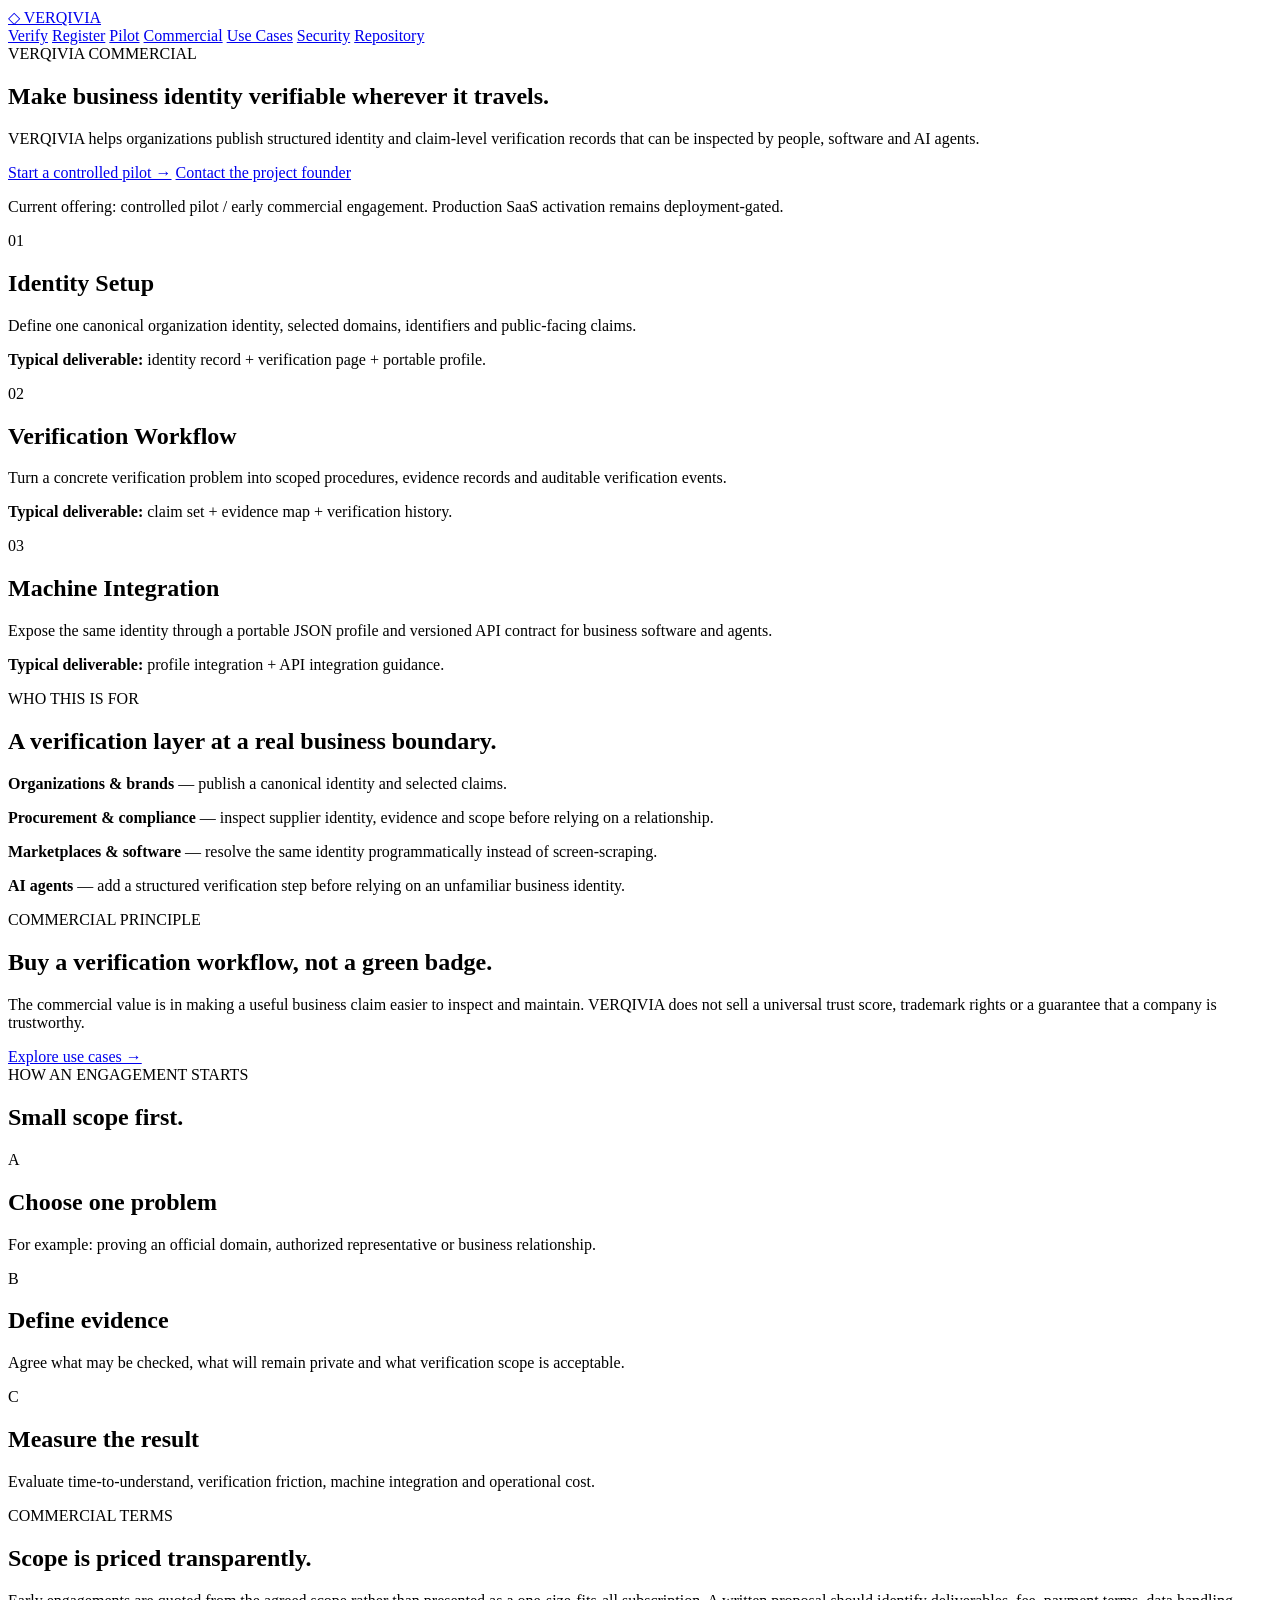
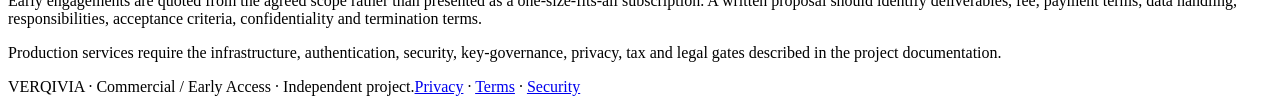
==== site/commercial.html @ b2caf05f "Add commercial offering page" ====
<!doctype html>
<html lang="en">
<head>
  <meta charset="utf-8">
  <meta name="viewport" content="width=device-width, initial-scale=1">
  <meta http-equiv="Content-Security-Policy" content="default-src 'self'; script-src 'self'; style-src 'self'; img-src 'self' data:; connect-src 'self' https:; object-src 'none'; base-uri 'self'; frame-ancestors 'none'; form-action 'self'">
  <meta name="description" content="VERQIVIA commercial offerings for business identity, verification workflows and machine-readable verification infrastructure.">
  <meta property="og:title" content="VERQIVIA — Commercial">
  <meta property="og:description" content="Business identity and verification infrastructure for organizations, procurement, marketplaces, software and AI agents.">
  <meta property="og:type" content="website">
  <meta property="og:url" content="https://asnad68.github.io/VERQIVIA/commercial.html">
  <title>Commercial — VERQIVIA</title>
  <link rel="stylesheet" href="./assets/styles.css">
</head>
<body>
<header class="topbar">
  <a class="brand" href="./">◇ VERQIVIA</a>
  <nav aria-label="Primary">
    <a href="./verify.html">Verify</a>
    <a href="./register.html">Register</a>
    <a href="./pilot.html">Pilot</a>
    <a class="active" href="./commercial.html">Commercial</a>
    <a href="./use-cases.html">Use Cases</a>
    <a href="./security.html">Security</a>
    <a href="https://github.com/asnad68/VERQIVIA" rel="noreferrer">Repository</a>
  </nav>
</header>
<main>
  <section class="hero shell">
    <div class="eyebrow">VERQIVIA COMMERCIAL</div>
    <h1>Make business identity verifiable wherever it travels.</h1>
    <p class="lead">VERQIVIA helps organizations publish structured identity and claim-level verification records that can be inspected by people, software and AI agents.</p>
    <div class="input-row" style="margin-top:28px;max-width:620px;">
      <a class="button" href="./pilot.html">Start a controlled pilot →</a>
      <a class="button secondary" href="https://www.linkedin.com/in/mehdihadadi/" rel="noreferrer">Contact the project founder</a>
    </div>
    <p class="note" style="margin-top:14px;">Current offering: controlled pilot / early commercial engagement. Production SaaS activation remains deployment-gated.</p>
  </section>
  <section class="feature-grid shell" aria-label="Commercial offerings">
    <article class="feature"><span class="feature-number">01</span><h2>Identity Setup</h2><p>Define one canonical organization identity, selected domains, identifiers and public-facing claims.</p><p class="note"><strong>Typical deliverable:</strong> identity record + verification page + portable profile.</p></article>
    <article class="feature"><span class="feature-number">02</span><h2>Verification Workflow</h2><p>Turn a concrete verification problem into scoped procedures, evidence records and auditable verification events.</p><p class="note"><strong>Typical deliverable:</strong> claim set + evidence map + verification history.</p></article>
    <article class="feature"><span class="feature-number">03</span><h2>Machine Integration</h2><p>Expose the same identity through a portable JSON profile and versioned API contract for business software and agents.</p><p class="note"><strong>Typical deliverable:</strong> profile integration + API integration guidance.</p></article>
  </section>
  <section class="principles shell">
    <div><div class="eyebrow">WHO THIS IS FOR</div><h2>A verification layer at a real business boundary.</h2></div>
    <div><p><strong>Organizations &amp; brands</strong> — publish a canonical identity and selected claims.</p><p><strong>Procurement &amp; compliance</strong> — inspect supplier identity, evidence and scope before relying on a relationship.</p><p><strong>Marketplaces &amp; software</strong> — resolve the same identity programmatically instead of screen-scraping.</p><p><strong>AI agents</strong> — add a structured verification step before relying on an unfamiliar business identity.</p></div>
  </section>
  <section class="demo shell"><div class="demo-panel"><div><div class="eyebrow">COMMERCIAL PRINCIPLE</div><h2>Buy a verification workflow, not a green badge.</h2><p>The commercial value is in making a useful business claim easier to inspect and maintain. VERQIVIA does not sell a universal trust score, trademark rights or a guarantee that a company is trustworthy.</p></div><a class="button secondary" href="./use-cases.html">Explore use cases →</a></div></section>
  <section class="shell">
    <div class="section-heading"><div><div class="eyebrow">HOW AN ENGAGEMENT STARTS</div><h2>Small scope first.</h2></div></div>
    <div class="feature-grid"><article class="feature"><span class="feature-number">A</span><h2>Choose one problem</h2><p>For example: proving an official domain, authorized representative or business relationship.</p></article><article class="feature"><span class="feature-number">B</span><h2>Define evidence</h2><p>Agree what may be checked, what will remain private and what verification scope is acceptable.</p></article><article class="feature"><span class="feature-number">C</span><h2>Measure the result</h2><p>Evaluate time-to-understand, verification friction, machine integration and operational cost.</p></article></div>
  </section>
  <section class="principles shell">
    <div><div class="eyebrow">COMMERCIAL TERMS</div><h2>Scope is priced transparently.</h2></div>
    <div><p>Early engagements are quoted from the agreed scope rather than presented as a one-size-fits-all subscription. A written proposal should identify deliverables, fee, payment terms, data handling, responsibilities, acceptance criteria, confidentiality and termination terms.</p><p>Production services require the infrastructure, authentication, security, key-governance, privacy, tax and legal gates described in the project documentation.</p></div>
  </section>
</main>
<footer class="footer shell"><span>VERQIVIA · Commercial / Early Access · Independent project.</span><span><a href="./privacy.html">Privacy</a> · <a href="./terms.html">Terms</a> · <a href="./security.html">Security</a></span></footer>
</body>
</html>
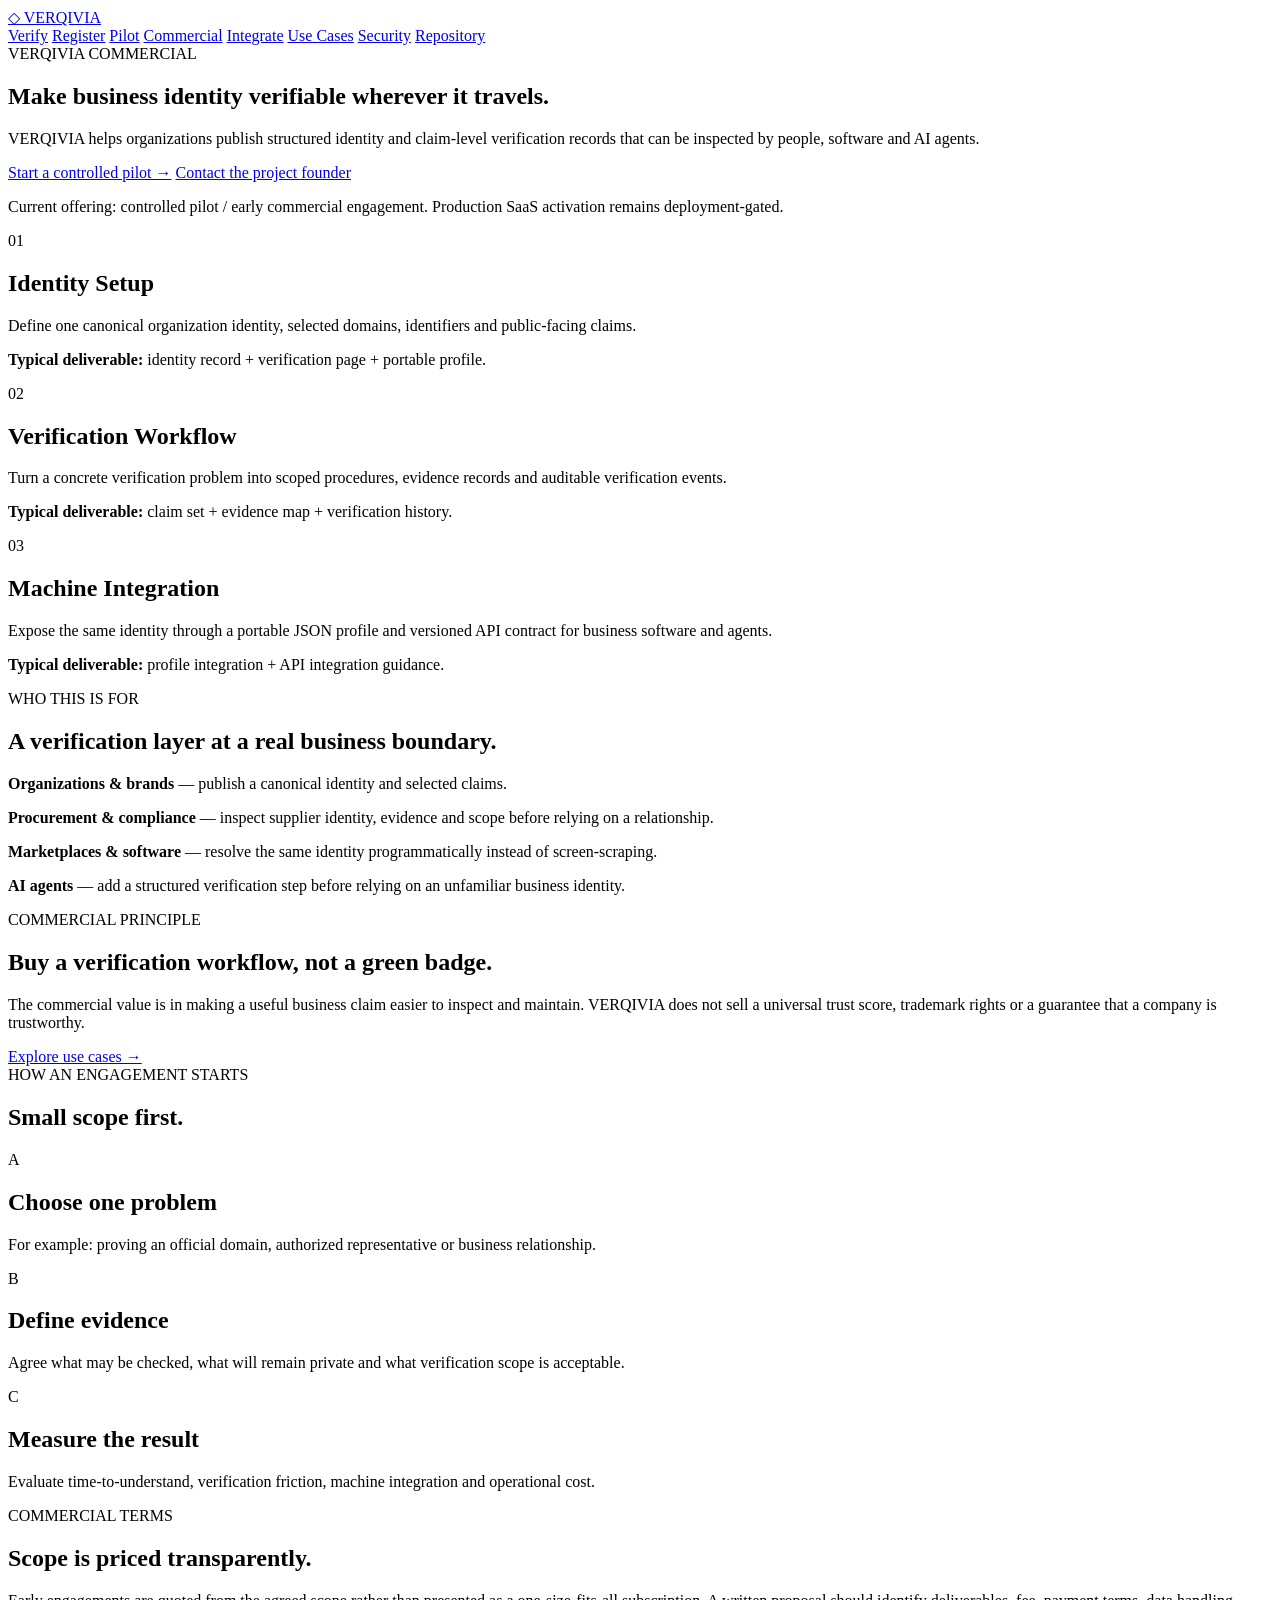
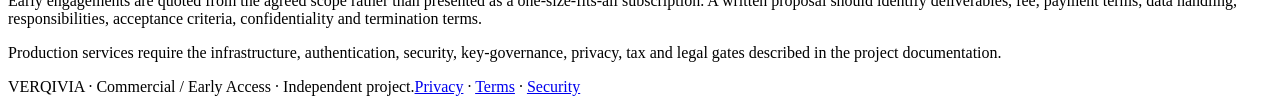
==== commit 18dc9e41: "Add developer integration entry point" ====
--- a/site/commercial.html
+++ b/site/commercial.html
@@ -20,6 +20,7 @@
     <a href="./register.html">Register</a>
     <a href="./pilot.html">Pilot</a>
     <a class="active" href="./commercial.html">Commercial</a>
+    <a href="./integrate.html">Integrate</a>
     <a href="./use-cases.html">Use Cases</a>
     <a href="./security.html">Security</a>
     <a href="https://github.com/asnad68/VERQIVIA" rel="noreferrer">Repository</a>
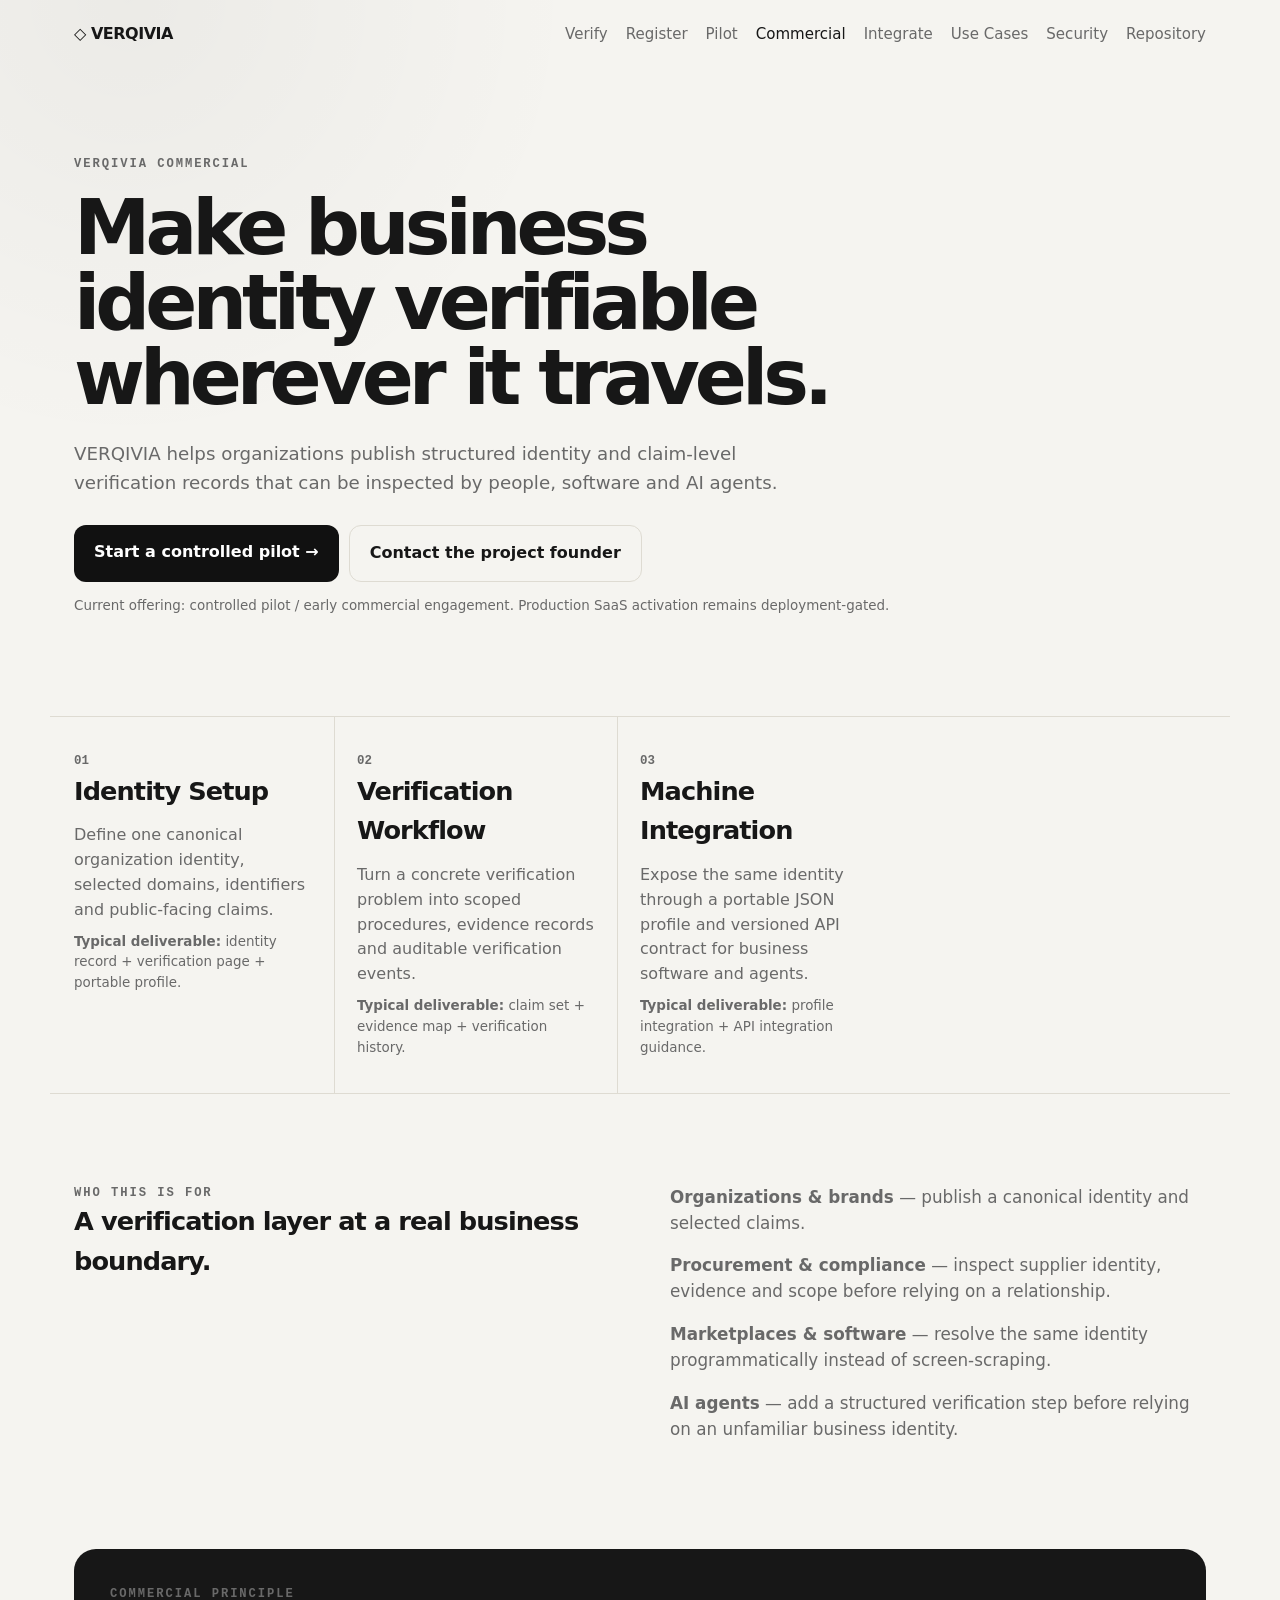
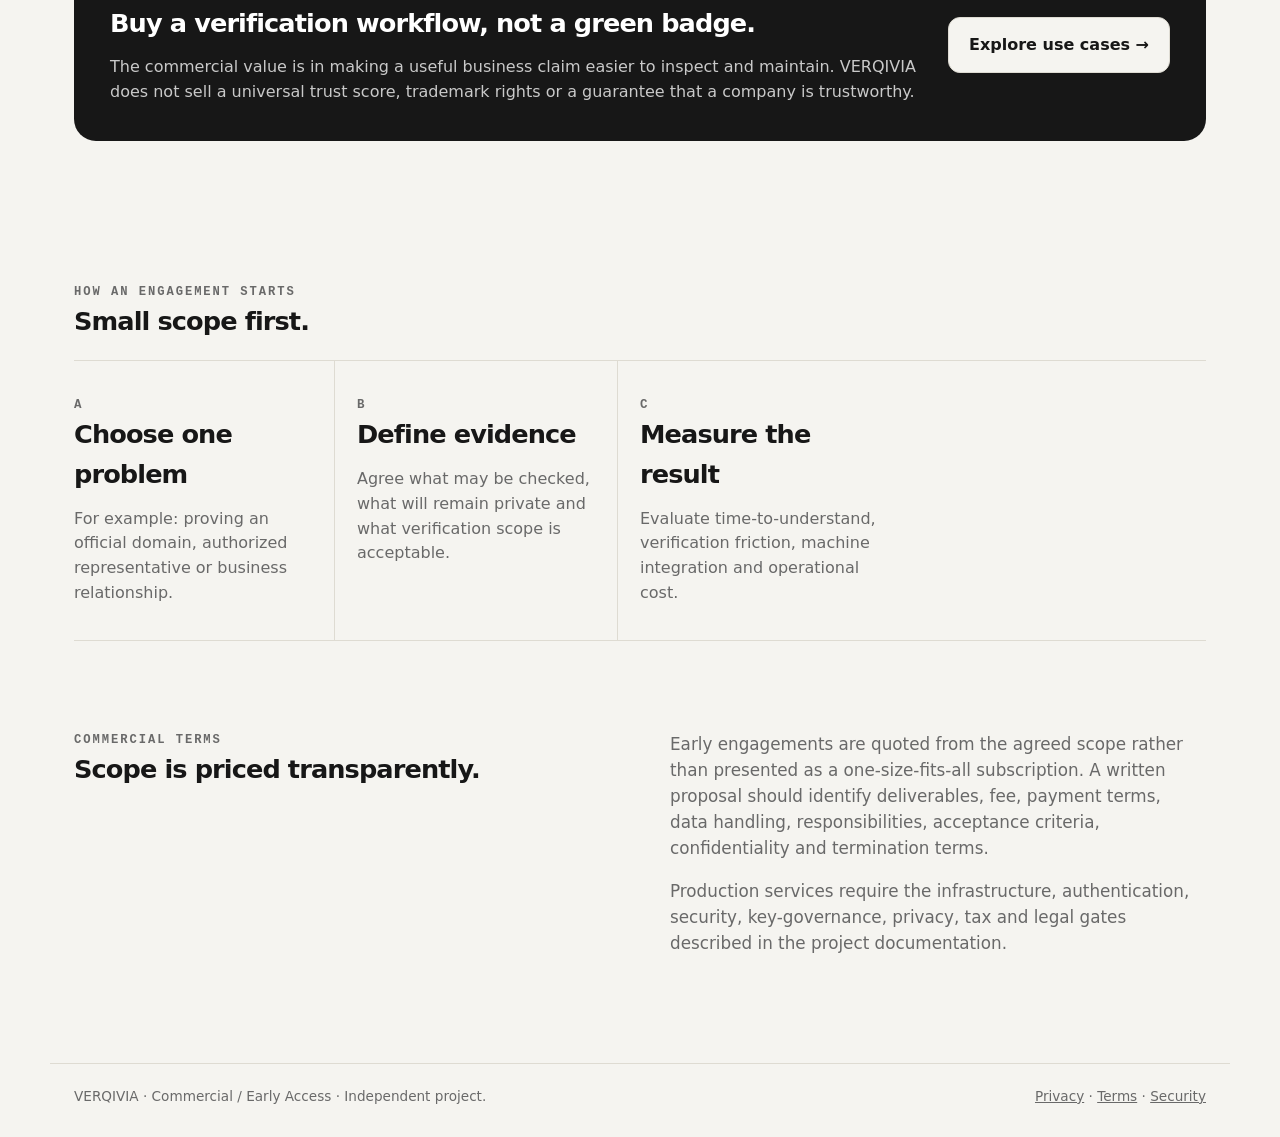
==== commit ed4fa6a9: "Remove inline styles and keep CSP strict" ====
--- a/site/commercial.html
+++ b/site/commercial.html
@@ -31,11 +31,11 @@
     <div class="eyebrow">VERQIVIA COMMERCIAL</div>
     <h1>Make business identity verifiable wherever it travels.</h1>
     <p class="lead">VERQIVIA helps organizations publish structured identity and claim-level verification records that can be inspected by people, software and AI agents.</p>
-    <div class="input-row" style="margin-top:28px;max-width:620px;">
+    <div class="input-row hero-action-row">
       <a class="button" href="./pilot.html">Start a controlled pilot →</a>
       <a class="button secondary" href="https://www.linkedin.com/in/mehdihadadi/" rel="noreferrer">Contact the project founder</a>
     </div>
-    <p class="note" style="margin-top:14px;">Current offering: controlled pilot / early commercial engagement. Production SaaS activation remains deployment-gated.</p>
+    <p class="note note-spaced">Current offering: controlled pilot / early commercial engagement. Production SaaS activation remains deployment-gated.</p>
   </section>
   <section class="feature-grid shell" aria-label="Commercial offerings">
     <article class="feature"><span class="feature-number">01</span><h2>Identity Setup</h2><p>Define one canonical organization identity, selected domains, identifiers and public-facing claims.</p><p class="note"><strong>Typical deliverable:</strong> identity record + verification page + portable profile.</p></article>
--- a/site/assets/styles.css
+++ b/site/assets/styles.css
@@ -0,0 +1,526 @@
+:root {
+  --ink: #171717;
+  --muted: #696969;
+  --paper: #f5f4f0;
+  --panel: #ffffff;
+  --line: #dedbd2;
+  --accent: #111111;
+  --ok: #1d6b49;
+  --ok-bg: #e7f3eb;
+  --warn: #8a6418;
+  --warn-bg: #fff4d9;
+  --bad: #8a3434;
+  --bad-bg: #fae7e7;
+  --shadow: 0 18px 45px rgba(0,0,0,.07);
+  font-family: Inter, ui-sans-serif, system-ui, -apple-system, BlinkMacSystemFont, "Segoe UI", sans-serif;
+}
+
+* { box-sizing: border-box; }
+
+html { scroll-behavior: smooth; }
+
+body {
+  margin: 0;
+  background:
+    radial-gradient(circle at 10% 0%, rgba(0,0,0,.04), transparent 28rem),
+    var(--paper);
+  color: var(--ink);
+  line-height: 1.55;
+}
+
+a { color: inherit; }
+
+code, pre, .identity-id, .status, .demo-badge, .eyebrow {
+  font-family: "SFMono-Regular", Consolas, "Liberation Mono", monospace;
+}
+
+.topbar {
+  max-width: 1180px;
+  margin: 0 auto;
+  padding: 22px 24px;
+  display: flex;
+  justify-content: space-between;
+  align-items: center;
+}
+
+.brand {
+  text-decoration: none;
+  font-weight: 800;
+  letter-spacing: -.03em;
+}
+
+nav {
+  display: flex;
+  gap: 18px;
+}
+
+nav a {
+  text-decoration: none;
+  color: var(--muted);
+  font-size: .94rem;
+}
+
+nav a:hover, nav a.active { color: var(--ink); }
+
+.shell {
+  max-width: 1180px;
+  margin: 0 auto;
+  padding-left: 24px;
+  padding-right: 24px;
+}
+
+.hero {
+  padding-top: 86px;
+  padding-bottom: 86px;
+}
+
+.eyebrow {
+  font-size: .76rem;
+  letter-spacing: .16em;
+  font-weight: 700;
+  color: var(--muted);
+}
+
+h1, h2, p { margin-top: 0; }
+
+h1 {
+  font-size: clamp(2.7rem, 6vw, 5.8rem);
+  line-height: .98;
+  letter-spacing: -.065em;
+  max-width: 820px;
+  margin: 16px 0 25px;
+}
+
+h2 {
+  font-size: clamp(1.35rem, 2vw, 2rem);
+  letter-spacing: -.035em;
+  margin-bottom: 12px;
+}
+
+.lead {
+  max-width: 760px;
+  color: var(--muted);
+  font-size: 1.14rem;
+}
+
+.verify-form {
+  margin-top: 42px;
+  max-width: 620px;
+}
+
+.verify-form.compact { margin: 0 0 42px; max-width: 760px; }
+
+.verify-form label {
+  display: block;
+  font-size: .85rem;
+  font-weight: 700;
+  margin-bottom: 8px;
+}
+
+.input-row {
+  display: flex;
+  gap: 10px;
+}
+
+input {
+  min-width: 0;
+  flex: 1;
+  border: 1px solid var(--line);
+  background: var(--panel);
+  border-radius: 12px;
+  padding: 15px 16px;
+  color: var(--ink);
+  font: 600 .98rem/1.1 "SFMono-Regular", Consolas, monospace;
+  outline: none;
+}
+
+input:focus {
+  border-color: #8e8a80;
+  box-shadow: 0 0 0 3px rgba(0,0,0,.06);
+}
+
+button, .button {
+  border: 0;
+  border-radius: 12px;
+  padding: 15px 20px;
+  background: var(--accent);
+  color: #fff;
+  font-weight: 800;
+  text-decoration: none;
+  cursor: pointer;
+}
+
+.button.secondary {
+  background: var(--paper);
+  color: var(--ink);
+  border: 1px solid var(--line);
+  white-space: nowrap;
+}
+
+.note, .muted { color: var(--muted); }
+
+.note { font-size: .84rem; margin-top: 9px; }
+
+.feature-grid {
+  display: grid;
+  grid-template-columns: repeat(4, 1fr);
+  border-top: 1px solid var(--line);
+  border-bottom: 1px solid var(--line);
+}
+
+.feature {
+  padding: 30px 22px 34px 0;
+  margin-right: 22px;
+  border-right: 1px solid var(--line);
+}
+
+.feature:last-child { border-right: 0; }
+
+.feature-number {
+  font: 700 .78rem "SFMono-Regular", Consolas, monospace;
+  color: var(--muted);
+}
+
+.feature p { color: var(--muted); margin-bottom: 0; }
+
+.principles {
+  display: grid;
+  grid-template-columns: 1fr 1fr;
+  gap: 60px;
+  padding-top: 90px;
+  padding-bottom: 90px;
+}
+
+.principles p {
+  color: var(--muted);
+  max-width: 520px;
+  font-size: 1.05rem;
+}
+
+.demo { padding-bottom: 90px; }
+
+.demo-panel {
+  background: var(--ink);
+  color: white;
+  border-radius: 22px;
+  padding: 36px;
+  display: flex;
+  align-items: center;
+  justify-content: space-between;
+  gap: 30px;
+}
+
+.demo-panel p { color: #c9c9c9; margin-bottom: 0; }
+
+.footer {
+  border-top: 1px solid var(--line);
+  padding-top: 22px;
+  padding-bottom: 30px;
+  display: flex;
+  justify-content: space-between;
+  gap: 20px;
+  color: var(--muted);
+  font-size: .85rem;
+}
+
+.verify-shell { padding-top: 64px; padding-bottom: 80px; }
+
+.verify-head {
+  display: flex;
+  justify-content: space-between;
+  gap: 35px;
+  align-items: flex-start;
+  margin-bottom: 35px;
+}
+
+.verify-head h1 {
+  font-size: clamp(2.7rem, 5vw, 4.8rem);
+  margin-bottom: 18px;
+}
+
+.demo-badge {
+  border: 1px solid var(--line);
+  background: rgba(255,255,255,.6);
+  padding: 8px 10px;
+  border-radius: 999px;
+  font-size: .72rem;
+  font-weight: 800;
+  letter-spacing: .1em;
+}
+
+.panel {
+  background: var(--panel);
+  border: 1px solid var(--line);
+  border-radius: 18px;
+  padding: 25px;
+  box-shadow: var(--shadow);
+}
+
+.identity-card {
+  display: flex;
+  justify-content: space-between;
+  gap: 25px;
+  align-items: center;
+  margin-bottom: 18px;
+}
+
+.identity-main {
+  display: flex;
+  gap: 20px;
+  align-items: center;
+}
+
+.mark-large {
+  width: 68px;
+  height: 68px;
+  display: grid;
+  place-items: center;
+  border: 1px solid var(--line);
+  border-radius: 18px;
+  font-size: 2rem;
+}
+
+.identity-id {
+  font-size: .85rem;
+  color: var(--muted);
+  margin: 2px 0 5px;
+}
+
+.identity-card h2 { margin: 0 0 3px; }
+
+.status {
+  border-radius: 999px;
+  padding: 8px 11px;
+  white-space: nowrap;
+  font-weight: 800;
+  font-size: .75rem;
+}
+
+.status-neutral { background: #ededeb; color: #4b4b4b; }
+.status-ok { background: var(--ok-bg); color: var(--ok); }
+.status-warn { background: var(--warn-bg); color: var(--warn); }
+.status-bad { background: var(--bad-bg); color: var(--bad); }
+
+.warning-panel {
+  background: var(--warn-bg);
+  border-color: #e5cb85;
+  color: #6f5010;
+  margin-bottom: 35px;
+}
+
+.warning-panel p { margin: 7px 0 0; }
+
+.section-heading {
+  display: flex;
+  justify-content: space-between;
+  margin-top: 52px;
+  margin-bottom: 18px;
+}
+
+.section-heading h2 { margin-bottom: 0; }
+
+.claim-grid {
+  display: grid;
+  grid-template-columns: repeat(2, 1fr);
+  gap: 16px;
+}
+
+.claim-card {
+  background: var(--panel);
+  border: 1px solid var(--line);
+  border-radius: 16px;
+  padding: 21px;
+}
+
+.claim-card .claim-top {
+  display: flex;
+  justify-content: space-between;
+  gap: 12px;
+  margin-bottom: 13px;
+}
+
+.claim-id {
+  font: 700 .75rem "SFMono-Regular", Consolas, monospace;
+  color: var(--muted);
+}
+
+.claim-statement { margin-bottom: 15px; }
+
+.meta-line {
+  display: flex;
+  flex-wrap: wrap;
+  gap: 8px 13px;
+  font-size: .83rem;
+  color: var(--muted);
+}
+
+.timeline {
+  display: grid;
+  gap: 13px;
+}
+
+.event {
+  display: grid;
+  grid-template-columns: 17px 1fr;
+  gap: 16px;
+}
+
+.event-dot {
+  width: 12px;
+  height: 12px;
+  margin-top: 10px;
+  border-radius: 50%;
+  background: var(--ink);
+}
+
+.event-body {
+  background: var(--panel);
+  border: 1px solid var(--line);
+  border-radius: 16px;
+  padding: 19px;
+}
+
+.event-body h3 { margin: 3px 0 8px; font-size: 1rem; }
+
+.event-body p { margin-bottom: 10px; color: var(--muted); }
+
+.event-meta {
+  display: flex;
+  flex-wrap: wrap;
+  gap: 7px 16px;
+  font-size: .8rem;
+  color: var(--muted);
+}
+
+.raw { margin-top: 45px; }
+
+.raw summary {
+  cursor: pointer;
+  font-weight: 800;
+}
+
+.raw pre {
+  white-space: pre-wrap;
+  overflow-wrap: anywhere;
+  margin: 18px 0 0;
+  font-size: .76rem;
+}
+
+.error-panel {
+  background: var(--bad-bg);
+  border-color: #e3bcbc;
+  color: var(--bad);
+}
+
+[hidden] { display: none !important; }
+
+@media (max-width: 860px) {
+  .feature-grid, .claim-grid, .principles { grid-template-columns: 1fr 1fr; }
+  .feature:nth-child(2) { border-right: 0; }
+  .feature:nth-child(-n+2) { border-bottom: 1px solid var(--line); }
+  .feature:nth-child(3), .feature:nth-child(4) { padding-top: 28px; }
+  .principles { gap: 30px; }
+}
+
+@media (max-width: 640px) {
+  .topbar, .verify-head, .identity-card, .demo-panel, .footer {
+    flex-direction: column;
+    align-items: flex-start;
+  }
+
+  .topbar { gap: 14px; }
+  h1 { font-size: 3rem; }
+  .hero { padding-top: 55px; }
+  .feature-grid, .claim-grid, .principles { grid-template-columns: 1fr; }
+  .feature { border-right: 0; border-bottom: 1px solid var(--line); margin-right: 0; padding-right: 0; }
+  .feature:last-child { border-bottom: 0; }
+  .feature:nth-child(2) { border-right: 0; }
+  .principles { gap: 10px; }
+  .input-row { flex-direction: column; }
+  button { width: 100%; }
+  .identity-main { align-items: flex-start; }
+  .footer { gap: 8px; }
+}
+
+
+.proof-panel {
+  margin-top: 2rem;
+}
+
+.proof-heading-row {
+  display: flex;
+  align-items: flex-start;
+  justify-content: space-between;
+  gap: 1rem;
+}
+
+.proof-details {
+  display: grid;
+  gap: .7rem;
+  margin: 1.25rem 0;
+}
+
+.proof-row {
+  display: grid;
+  grid-template-columns: minmax(130px, 190px) 1fr;
+  gap: 1rem;
+  padding: .8rem 0;
+  border-top: 1px solid var(--line);
+}
+
+.proof-row span {
+  color: var(--muted);
+}
+
+.proof-row code {
+  overflow-wrap: anywhere;
+}
+
+@media (max-width: 680px) {
+  .proof-row {
+    grid-template-columns: 1fr;
+    gap: .35rem;
+  }
+}
+
+
+/* CSP-safe layout utilities */
+.hero-action-row {
+  margin-top: 28px;
+  max-width: 620px;
+}
+
+.hero-action-row--narrow {
+  margin-top: 28px;
+  max-width: 560px;
+}
+
+.hero-action-row--pilot {
+  margin-top: 32px;
+  max-width: 520px;
+}
+
+.note-spaced {
+  margin-top: 14px;
+}
+
+.muted-eyebrow {
+  color: #aaa;
+}
+
+.code-panel {
+  overflow: auto;
+}
+
+.narrow-page {
+  padding-top: 48px;
+  max-width: 860px;
+}
+
+.compact-panel {
+  margin-top: 24px;
+}
+
+.section-gap-panel {
+  margin-top: 16px;
+}
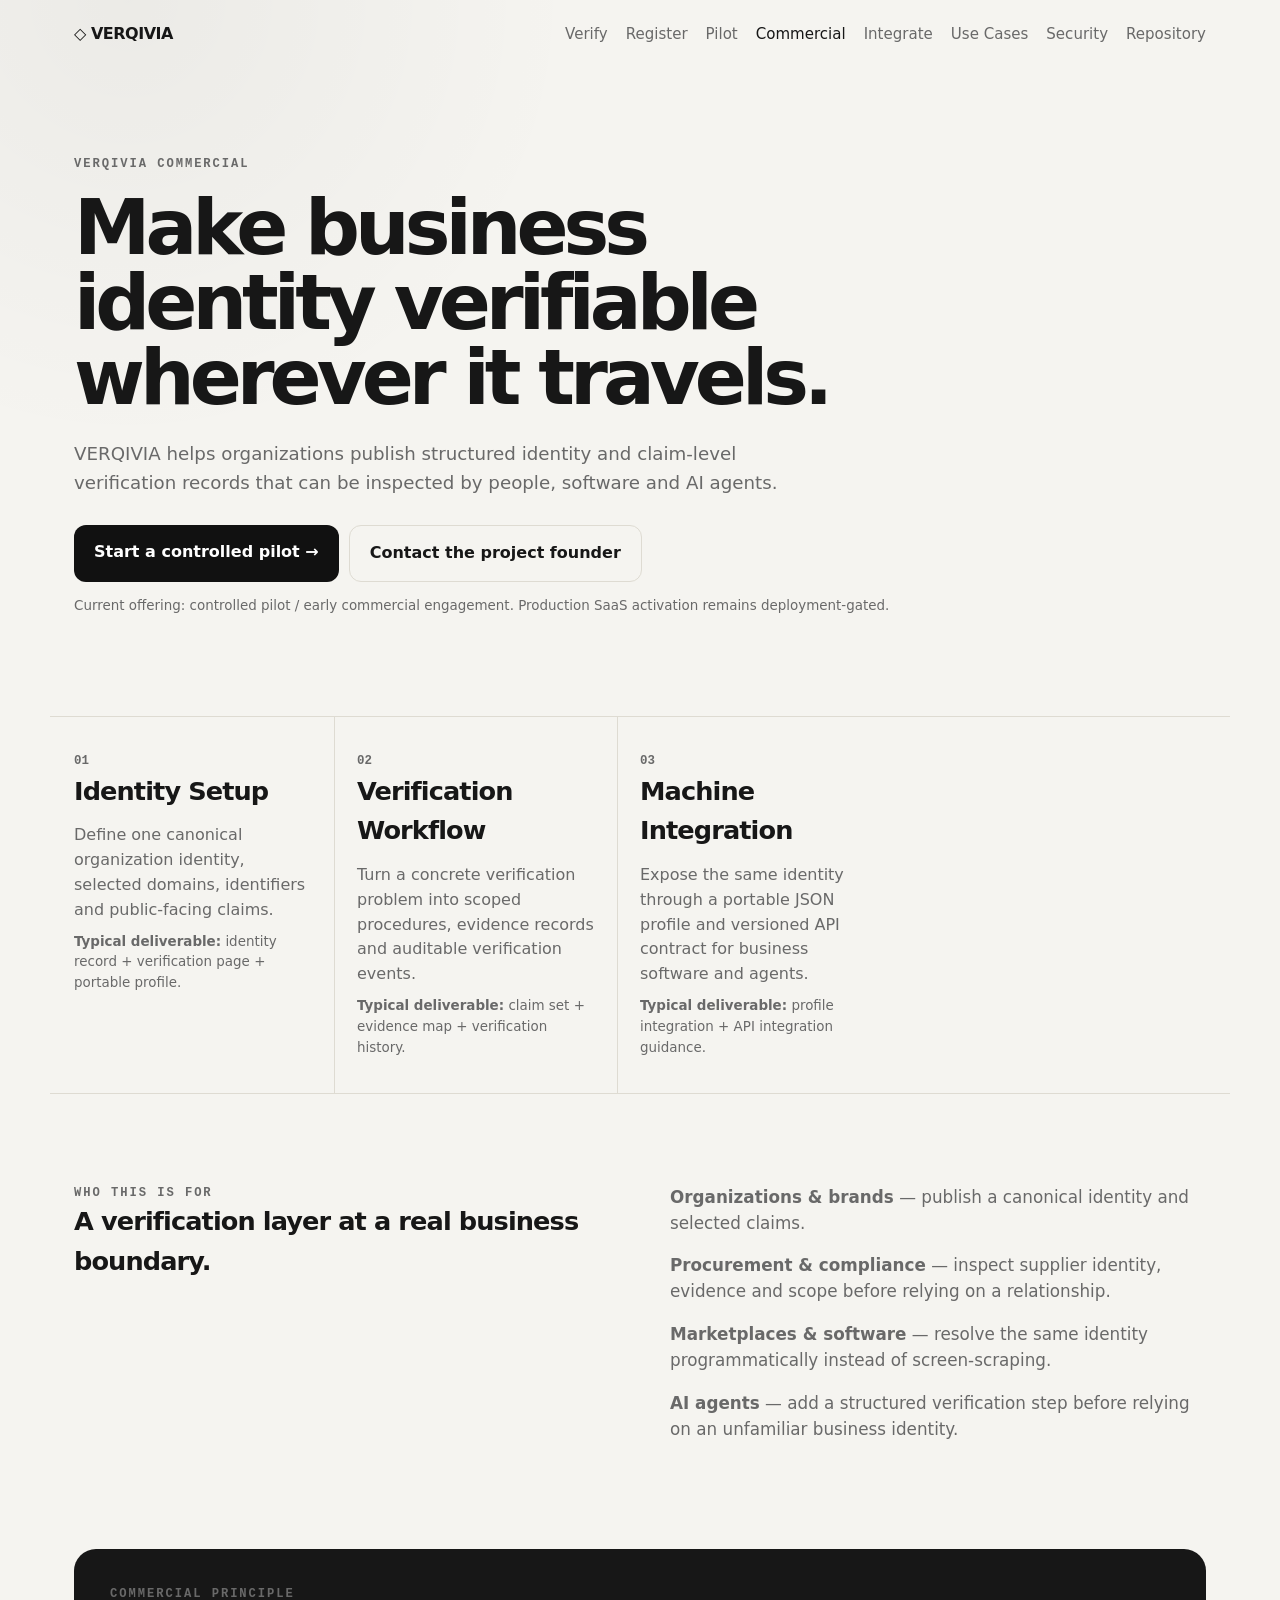
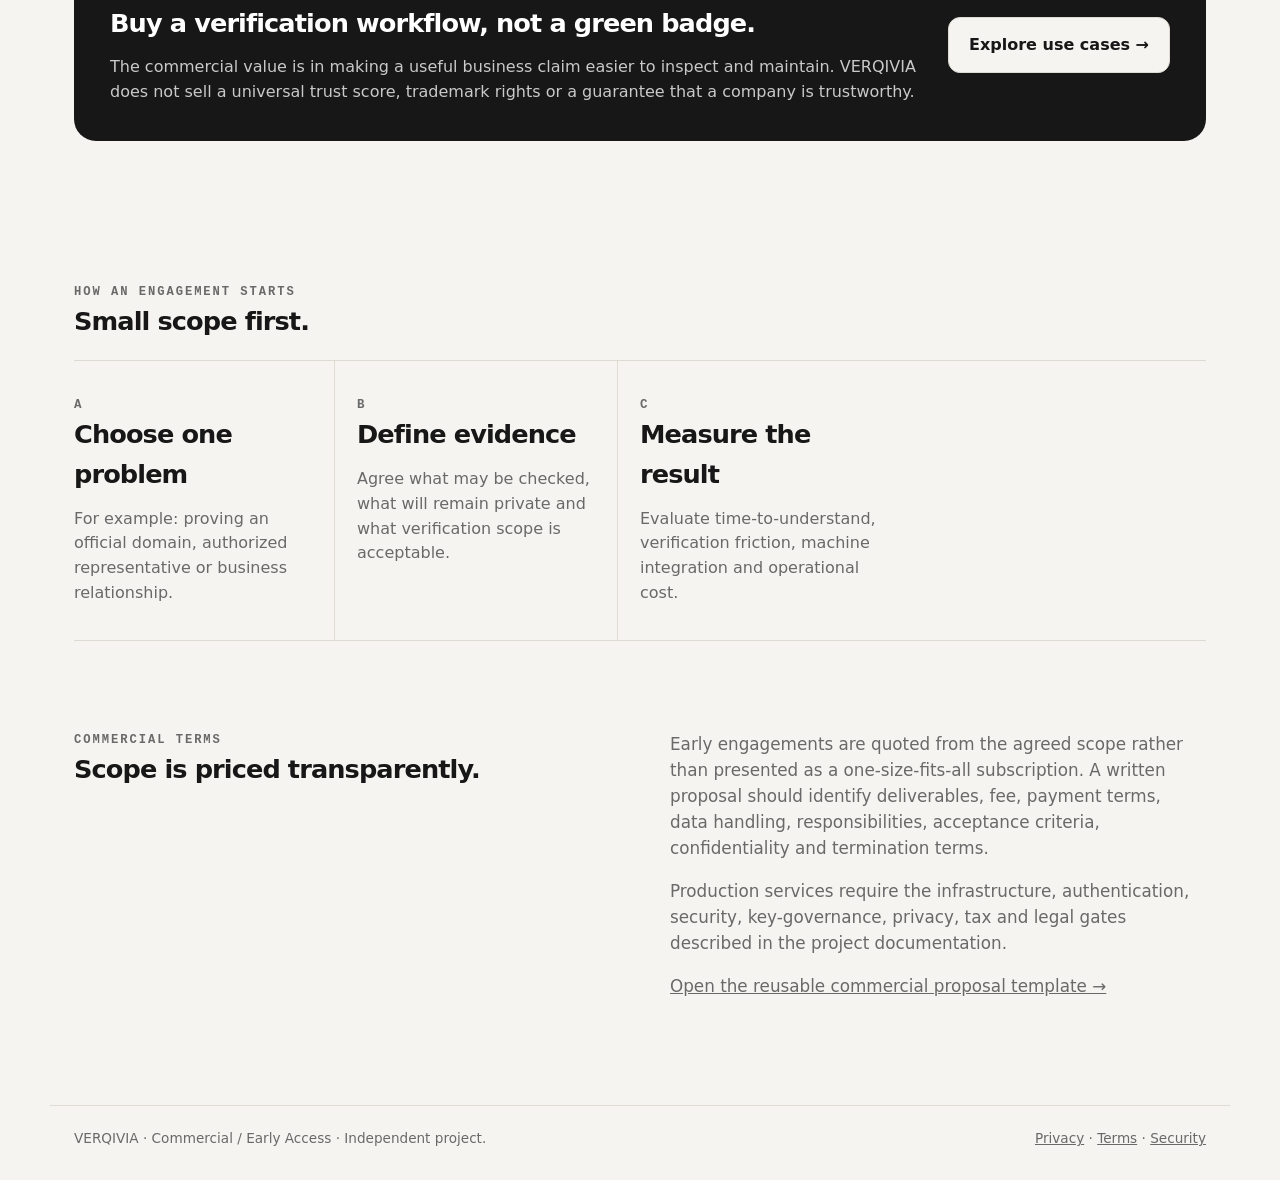
==== commit 93d9110e: "Link commercial page to proposal template" ====
--- a/site/commercial.html
+++ b/site/commercial.html
@@ -53,7 +53,7 @@
   </section>
   <section class="principles shell">
     <div><div class="eyebrow">COMMERCIAL TERMS</div><h2>Scope is priced transparently.</h2></div>
-    <div><p>Early engagements are quoted from the agreed scope rather than presented as a one-size-fits-all subscription. A written proposal should identify deliverables, fee, payment terms, data handling, responsibilities, acceptance criteria, confidentiality and termination terms.</p><p>Production services require the infrastructure, authentication, security, key-governance, privacy, tax and legal gates described in the project documentation.</p></div>
+    <div><p>Early engagements are quoted from the agreed scope rather than presented as a one-size-fits-all subscription. A written proposal should identify deliverables, fee, payment terms, data handling, responsibilities, acceptance criteria, confidentiality and termination terms.</p><p>Production services require the infrastructure, authentication, security, key-governance, privacy, tax and legal gates described in the project documentation.</p><p><a href="https://github.com/asnad68/VERQIVIA/blob/main/docs/COMMERCIAL-PROPOSAL-TEMPLATE.md" rel="noreferrer">Open the reusable commercial proposal template →</a></p></div>
   </section>
 </main>
 <footer class="footer shell"><span>VERQIVIA · Commercial / Early Access · Independent project.</span><span><a href="./privacy.html">Privacy</a> · <a href="./terms.html">Terms</a> · <a href="./security.html">Security</a></span></footer>
--- a/site/assets/styles.css
+++ b/site/assets/styles.css
@@ -524,3 +524,19 @@
 .section-gap-panel {
   margin-top: 16px;
 }
+
+
+.machine-actions {
+  display: flex;
+  flex-wrap: wrap;
+  gap: 10px;
+  align-items: center;
+  justify-content: flex-end;
+}
+
+@media (max-width: 640px) {
+  .machine-actions {
+    width: 100%;
+    justify-content: flex-start;
+  }
+}
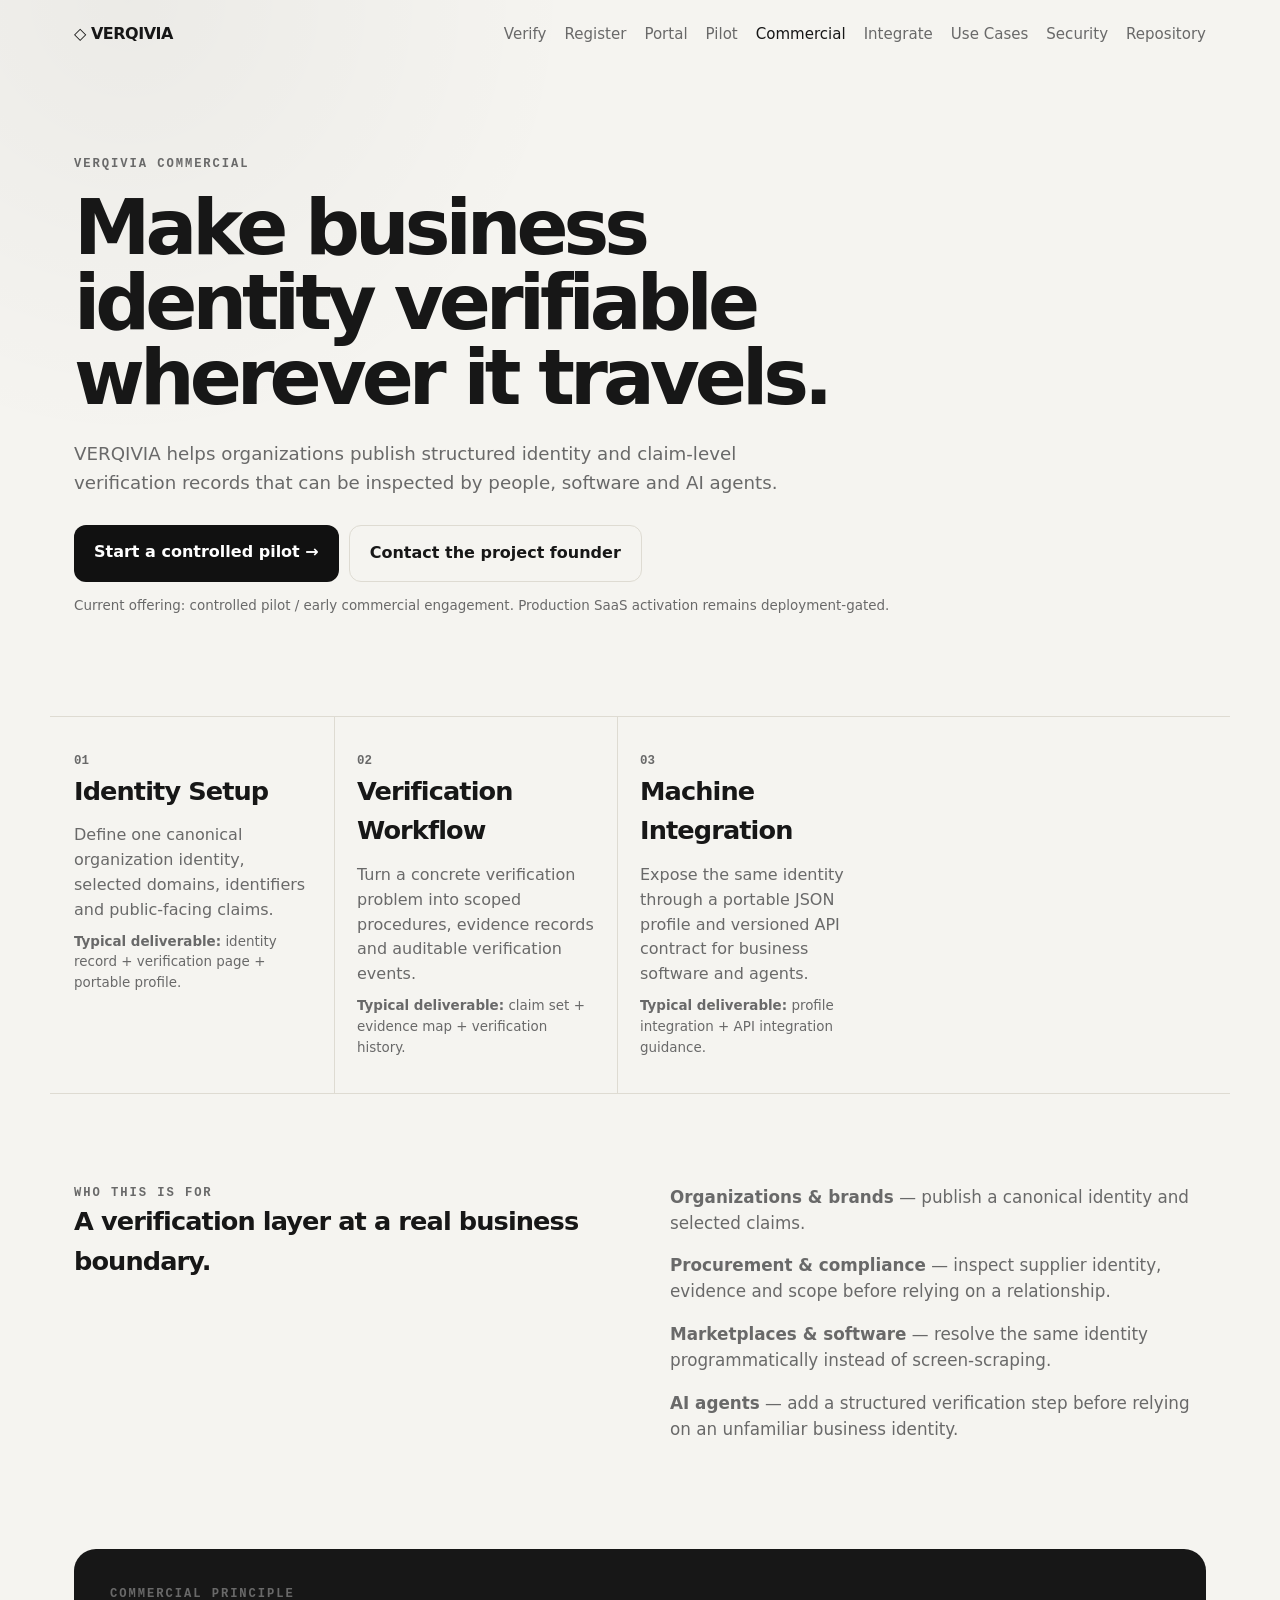
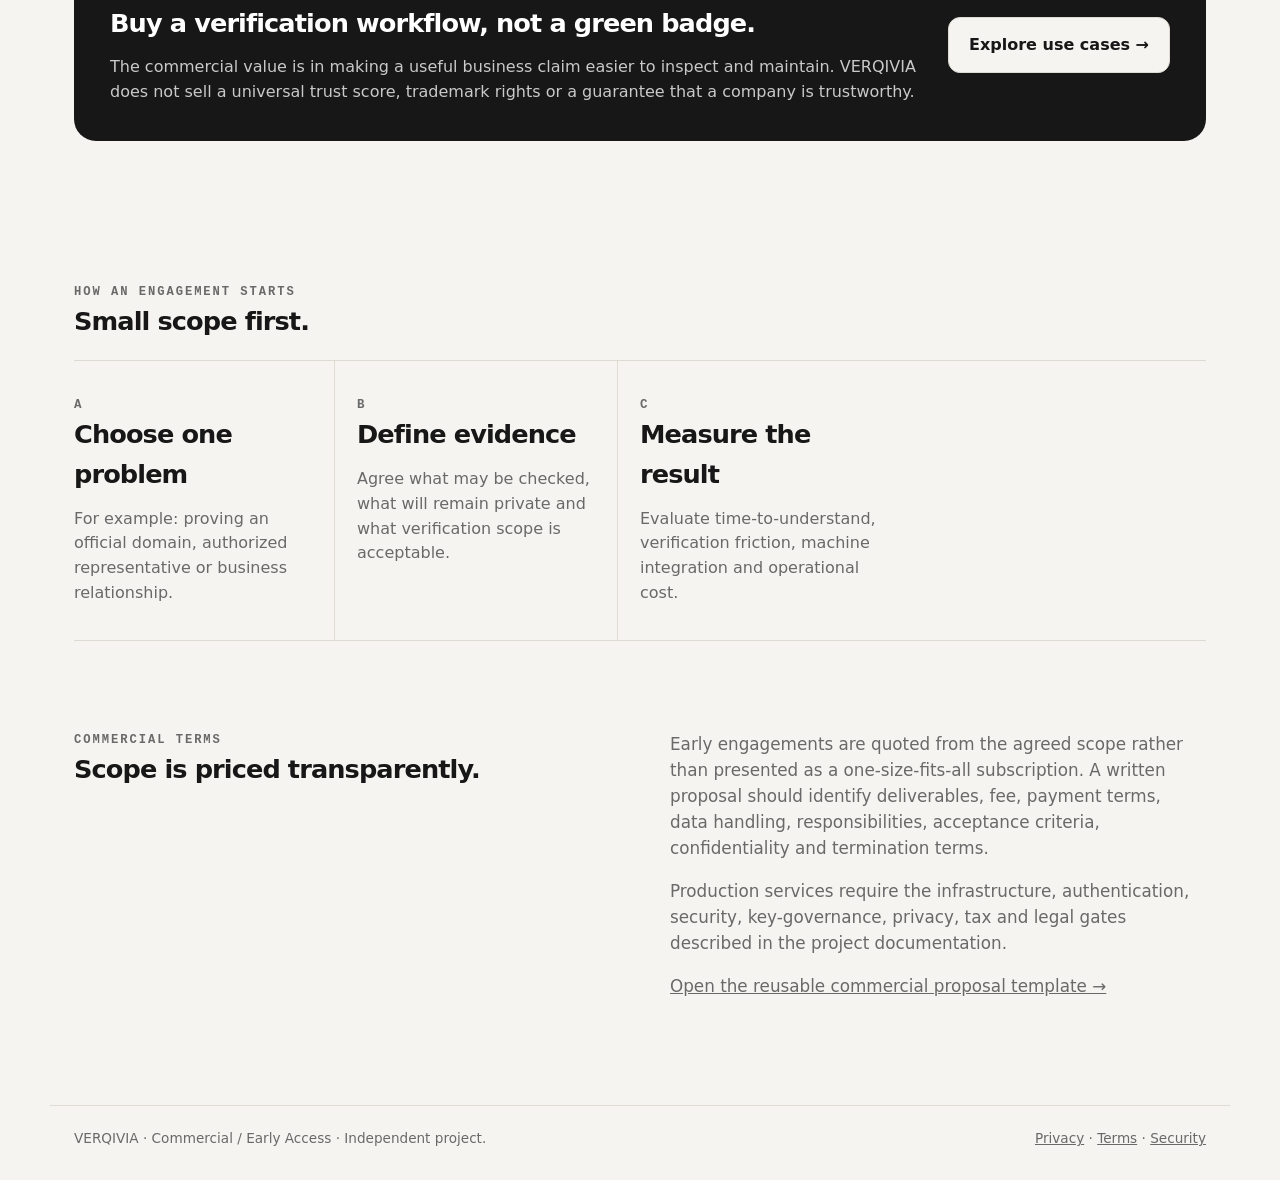
==== commit 02508228: "Add Portal navigation to site/commercial.html" ====
--- a/site/commercial.html
+++ b/site/commercial.html
@@ -18,6 +18,7 @@
   <nav aria-label="Primary">
     <a href="./verify.html">Verify</a>
     <a href="./register.html">Register</a>
+    <a href="./portal.html">Portal</a>
     <a href="./pilot.html">Pilot</a>
     <a class="active" href="./commercial.html">Commercial</a>
     <a href="./integrate.html">Integrate</a>
